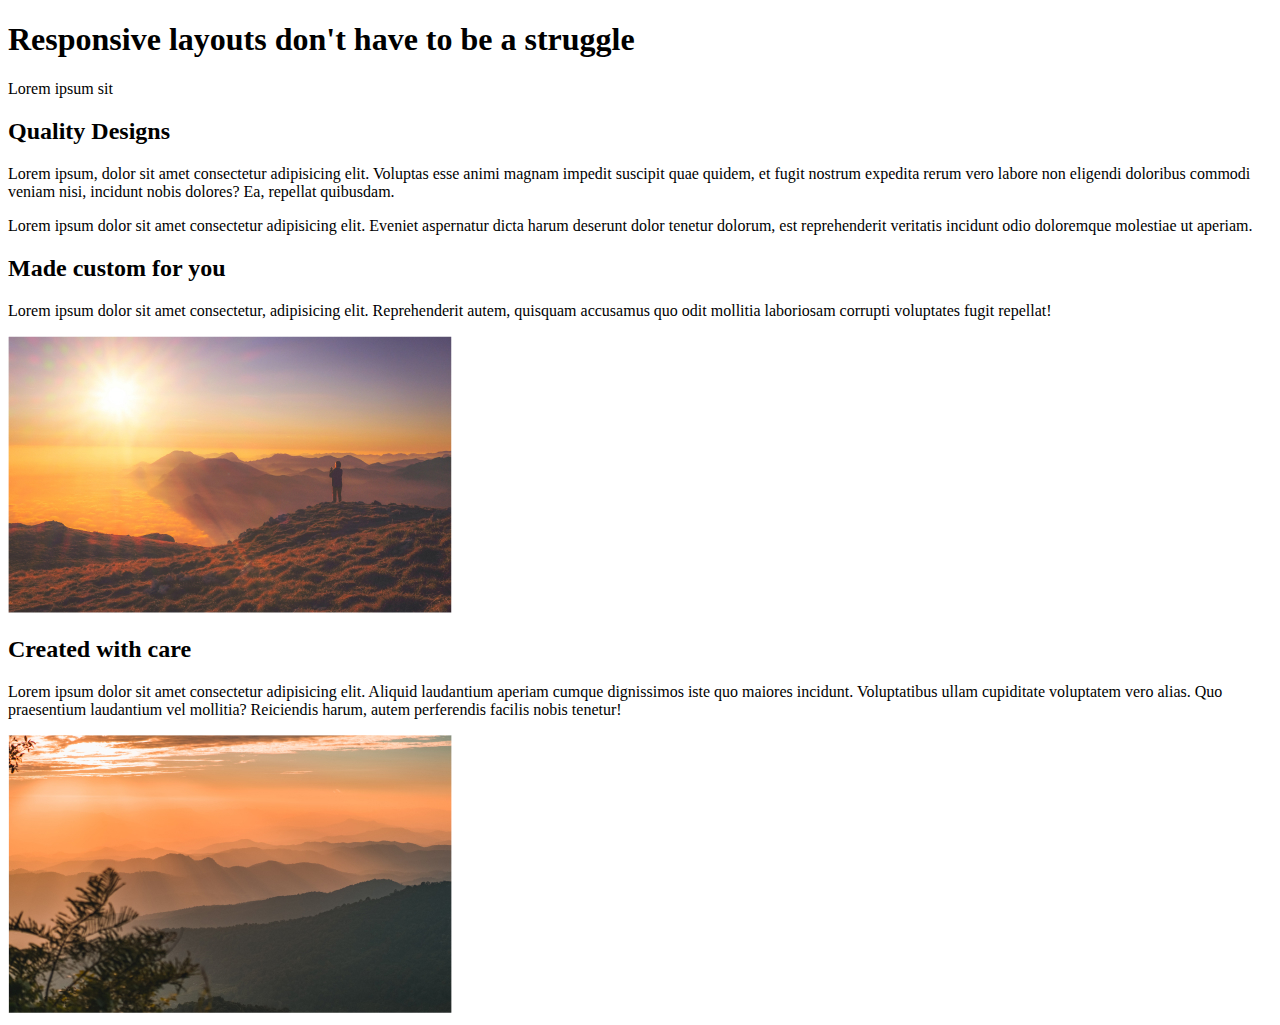
==== day12/index.html @ 03977ed7 "finish adding html content" ====
<!DOCTYPE html>
<html lang="en">
<head>
  <meta charset="UTF-8">
  <meta name="viewport" content="width=device-width, initial-scale=1.0">
  <title>Day 12</title>
  <link rel="stylesheet" href="style.css">
</head>
<body>
  <header>
    <h1>Responsive layouts don't have to be a struggle</h1>
    <p>Lorem ipsum sit</p>
  </header>
  <main>
    <section class="">
      <h2>Quality Designs</h2>
      <div>
        <p>Lorem ipsum, dolor sit amet consectetur adipisicing elit. Voluptas esse animi magnam impedit suscipit quae quidem, et fugit nostrum expedita rerum vero labore non eligendi doloribus commodi veniam nisi, incidunt nobis dolores? Ea, repellat quibusdam.</p>
        <p>Lorem ipsum dolor sit amet consectetur adipisicing elit. Eveniet aspernatur dicta harum deserunt dolor tenetur dolorum, est reprehenderit veritatis incidunt odio doloremque molestiae ut aperiam.</p>
      </div>
    </section>
    <section>
      <div>
        <h2>Made custom for you</h2>
        <p>Lorem ipsum dolor sit amet consectetur, adipisicing elit. Reprehenderit autem, quisquam accusamus quo odit mollitia laboriosam corrupti voluptates fugit repellat!</p>
      </div>
      <img src="img/image-01.jpg" alt="person standing on mountain, at sunset">
    </section>
    <section>
      <div>
        <h2>Created with care</h2>
        <p>Lorem ipsum dolor sit amet consectetur adipisicing elit. Aliquid laudantium aperiam cumque dignissimos iste quo maiores incidunt. Voluptatibus ullam cupiditate voluptatem vero alias. Quo praesentium laudantium vel mollitia? Reiciendis harum, autem perferendis facilis nobis tenetur!</p>
      </div>
      <img src="img/image-02.jpg" alt="person standing on mountain, at sunset">
    </section>
  </main>
</body>
</html>
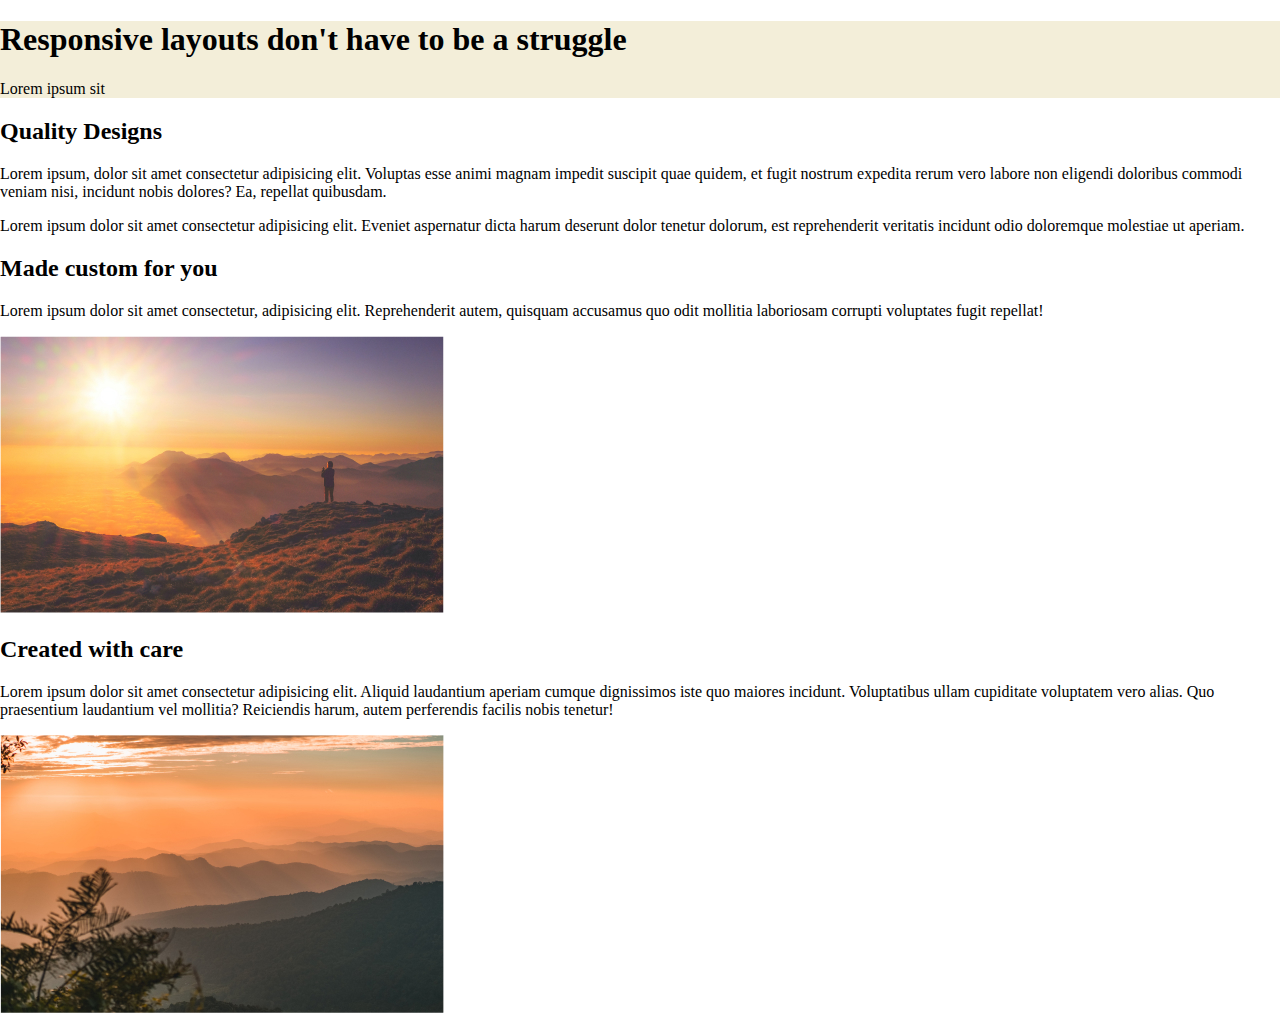
==== commit 474e2c31: "added classes for sections" ====
--- a/day12/index.html
+++ b/day12/index.html
@@ -7,31 +7,37 @@
   <link rel="stylesheet" href="style.css">
 </head>
 <body>
-  <header>
+  <header class="landing-header">
     <h1>Responsive layouts don't have to be a struggle</h1>
     <p>Lorem ipsum sit</p>
   </header>
   <main>
-    <section class="">
-      <h2>Quality Designs</h2>
-      <div>
-        <p>Lorem ipsum, dolor sit amet consectetur adipisicing elit. Voluptas esse animi magnam impedit suscipit quae quidem, et fugit nostrum expedita rerum vero labore non eligendi doloribus commodi veniam nisi, incidunt nobis dolores? Ea, repellat quibusdam.</p>
-        <p>Lorem ipsum dolor sit amet consectetur adipisicing elit. Eveniet aspernatur dicta harum deserunt dolor tenetur dolorum, est reprehenderit veritatis incidunt odio doloremque molestiae ut aperiam.</p>
+    <section class="main__designs">
+      <div class="container">
+        <h2>Quality Designs</h2>
+        <div>
+          <p>Lorem ipsum, dolor sit amet consectetur adipisicing elit. Voluptas esse animi magnam impedit suscipit quae quidem, et fugit nostrum expedita rerum vero labore non eligendi doloribus commodi veniam nisi, incidunt nobis dolores? Ea, repellat quibusdam.</p>
+          <p>Lorem ipsum dolor sit amet consectetur adipisicing elit. Eveniet aspernatur dicta harum deserunt dolor tenetur dolorum, est reprehenderit veritatis incidunt odio doloremque molestiae ut aperiam.</p>
+        </div>
       </div>
     </section>
-    <section>
-      <div>
-        <h2>Made custom for you</h2>
-        <p>Lorem ipsum dolor sit amet consectetur, adipisicing elit. Reprehenderit autem, quisquam accusamus quo odit mollitia laboriosam corrupti voluptates fugit repellat!</p>
+    <section class="main__customize">
+      <div class="container">
+        <div>
+          <h2>Made custom for you</h2>
+          <p>Lorem ipsum dolor sit amet consectetur, adipisicing elit. Reprehenderit autem, quisquam accusamus quo odit mollitia laboriosam corrupti voluptates fugit repellat!</p>
+        </div>
+        <img src="img/image-01.jpg" alt="person standing on mountain, at sunset">
       </div>
-      <img src="img/image-01.jpg" alt="person standing on mountain, at sunset">
     </section>
-    <section>
-      <div>
-        <h2>Created with care</h2>
-        <p>Lorem ipsum dolor sit amet consectetur adipisicing elit. Aliquid laudantium aperiam cumque dignissimos iste quo maiores incidunt. Voluptatibus ullam cupiditate voluptatem vero alias. Quo praesentium laudantium vel mollitia? Reiciendis harum, autem perferendis facilis nobis tenetur!</p>
+    <section class="main__care">
+      <div class="container">
+        <div>
+          <h2>Created with care</h2>
+          <p>Lorem ipsum dolor sit amet consectetur adipisicing elit. Aliquid laudantium aperiam cumque dignissimos iste quo maiores incidunt. Voluptatibus ullam cupiditate voluptatem vero alias. Quo praesentium laudantium vel mollitia? Reiciendis harum, autem perferendis facilis nobis tenetur!</p>
+        </div>
+        <img src="img/image-02.jpg" alt="person standing on mountain, at sunset">
       </div>
-      <img src="img/image-02.jpg" alt="person standing on mountain, at sunset">
     </section>
   </main>
 </body>
--- a/day12/style.css
+++ b/day12/style.css
@@ -0,0 +1,12 @@
+* *::before *::after {
+  box-sizing: border-box;
+}
+
+body {
+  margin: 0;
+  font-style: sans-serif;
+}
+
+.landing-header {
+  background-color: #F3EED9;
+}
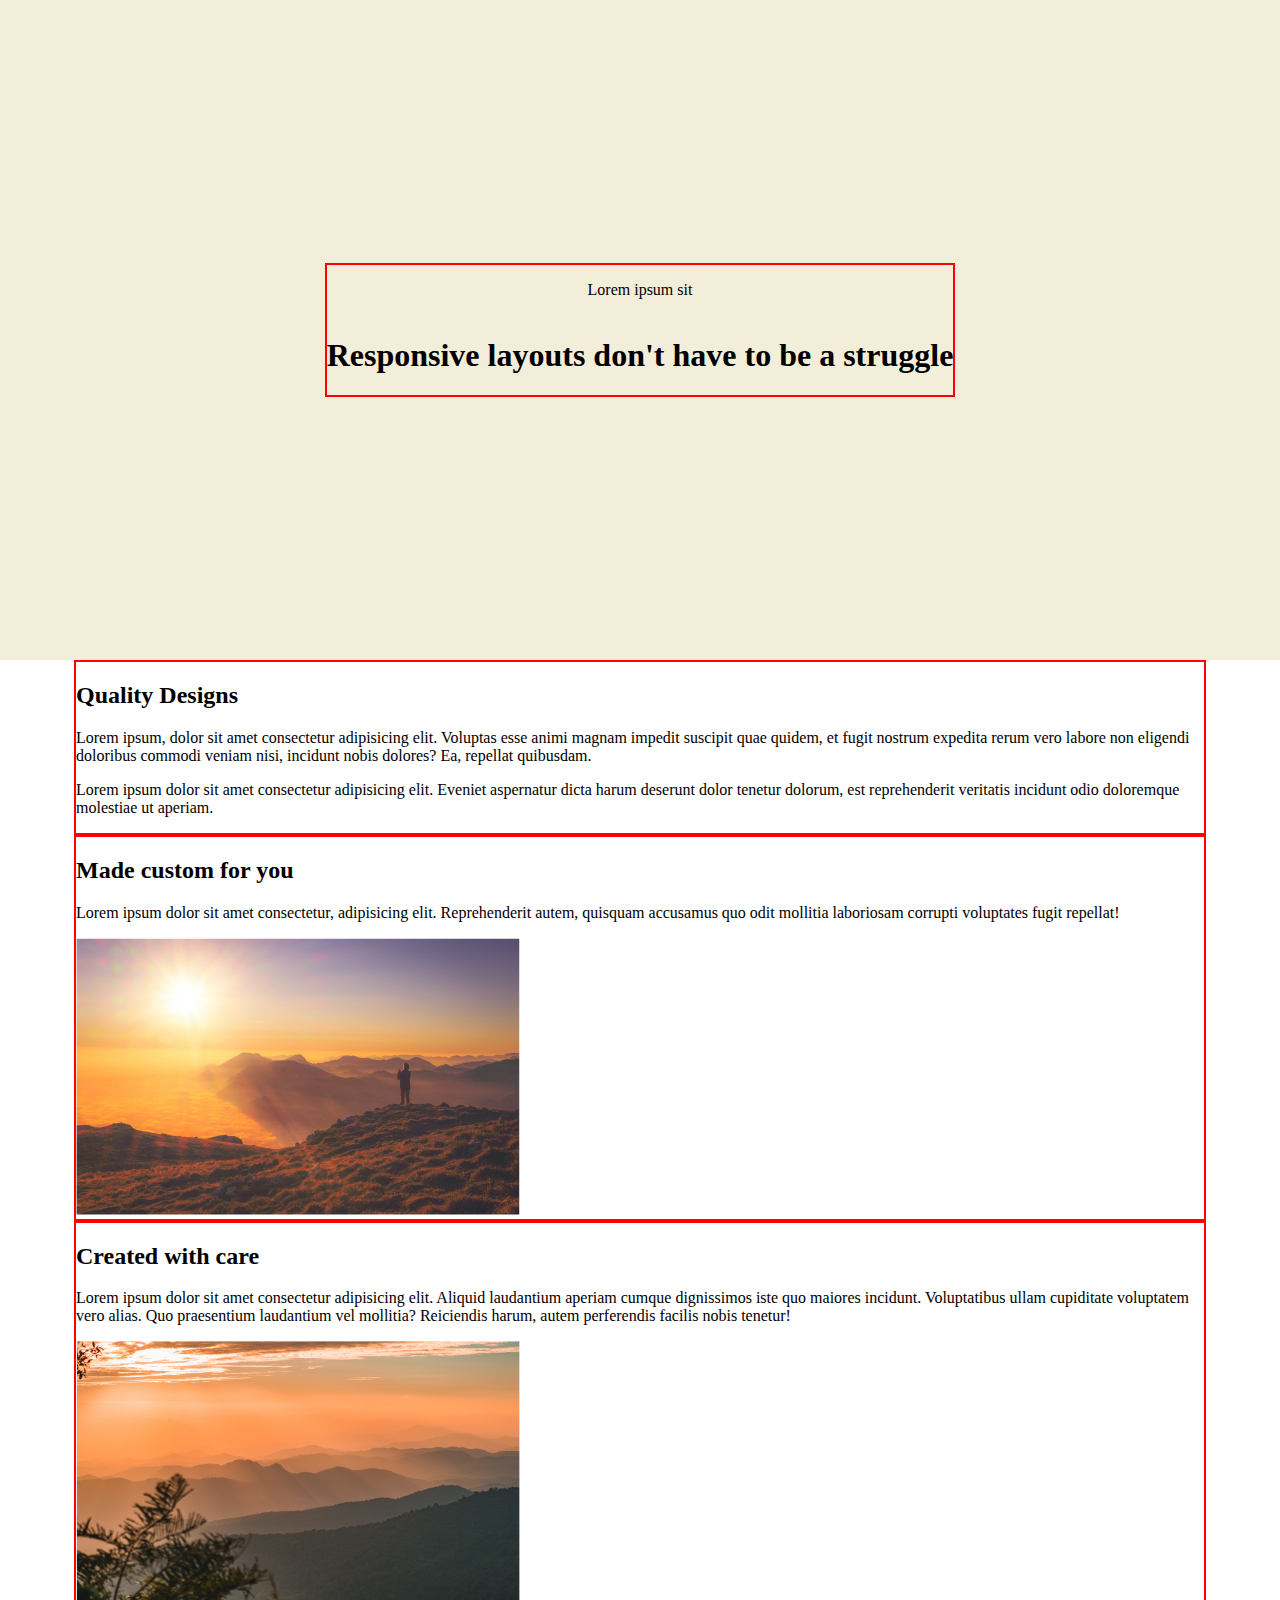
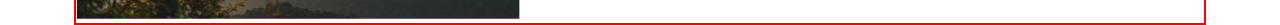
==== commit fcc5fe1b: "set up lay out for landing header" ====
--- a/day12/index.html
+++ b/day12/index.html
@@ -7,9 +7,11 @@
   <link rel="stylesheet" href="style.css">
 </head>
 <body>
-  <header class="landing-header">
-    <h1>Responsive layouts don't have to be a struggle</h1>
-    <p>Lorem ipsum sit</p>
+  <header class="landing-header center-align">
+    <div class="container col-reverse">
+      <h1>Responsive layouts don't have to be a struggle</h1>
+      <p>Lorem ipsum sit</p>
+    </div>
   </header>
   <main>
     <section class="main__designs">
--- a/day12/style.css
+++ b/day12/style.css
@@ -9,4 +9,23 @@
 
 .landing-header {
   background-color: #F3EED9;
+  min-height: 660px;
+  text-align: center;
 }
+
+.center-align {
+  display: flex;
+  align-items: center;
+}
+
+.col-reverse {
+  display: flex;
+  flex-direction: column-reverse;
+  align-items: center;
+}
+
+.container {
+  max-width: 1128px;
+  margin: 0 auto;
+  border: 2px solid red;
+}
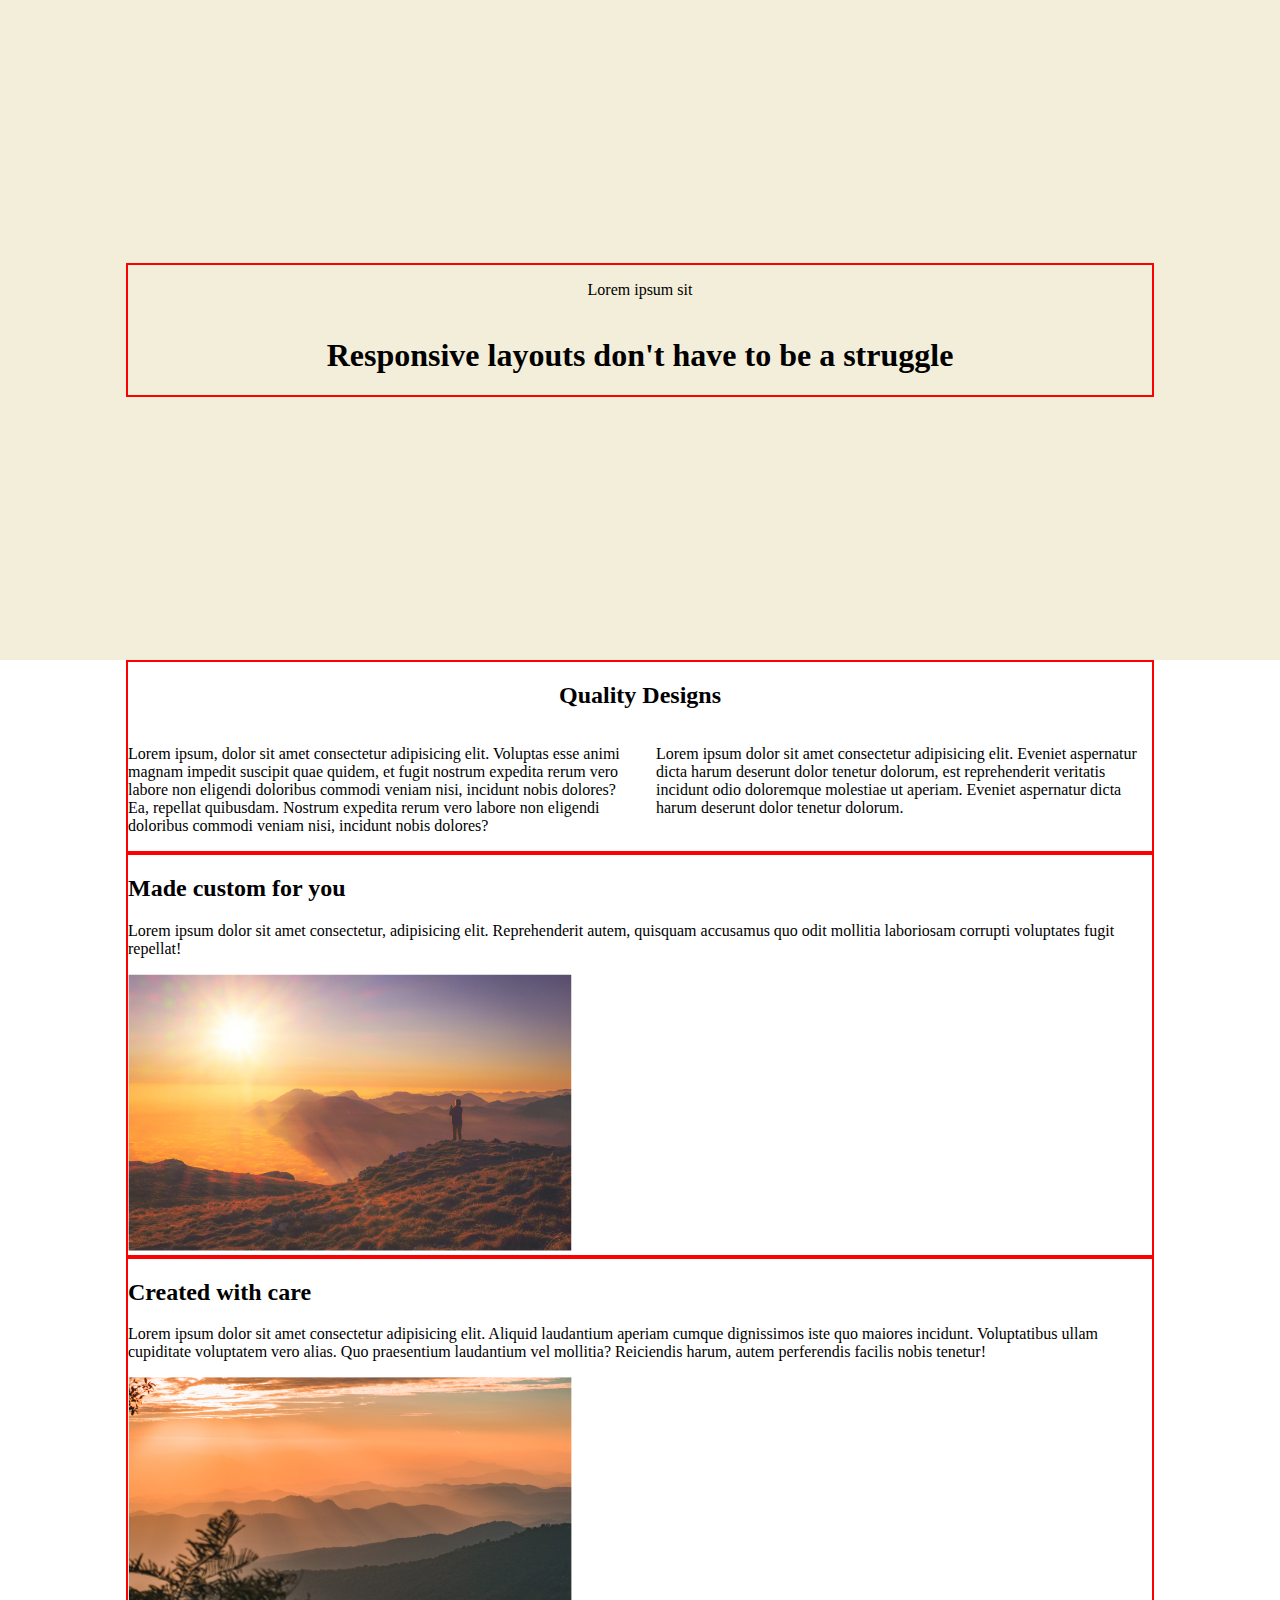
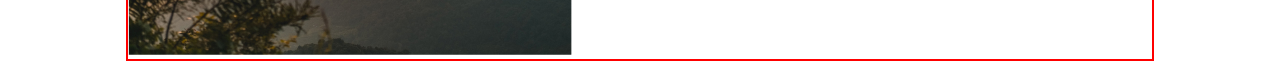
==== commit 8a6dd425: "set up lay out for main designs section" ====
--- a/day12/index.html
+++ b/day12/index.html
@@ -15,11 +15,11 @@
   </header>
   <main>
     <section class="main__designs">
-      <div class="container">
+      <div class="container col">
         <h2>Quality Designs</h2>
-        <div>
-          <p>Lorem ipsum, dolor sit amet consectetur adipisicing elit. Voluptas esse animi magnam impedit suscipit quae quidem, et fugit nostrum expedita rerum vero labore non eligendi doloribus commodi veniam nisi, incidunt nobis dolores? Ea, repellat quibusdam.</p>
-          <p>Lorem ipsum dolor sit amet consectetur adipisicing elit. Eveniet aspernatur dicta harum deserunt dolor tenetur dolorum, est reprehenderit veritatis incidunt odio doloremque molestiae ut aperiam.</p>
+        <div class="row">
+          <p>Lorem ipsum, dolor sit amet consectetur adipisicing elit. Voluptas esse animi magnam impedit suscipit quae quidem, et fugit nostrum expedita rerum vero labore non eligendi doloribus commodi veniam nisi, incidunt nobis dolores? Ea, repellat quibusdam. Nostrum expedita rerum vero labore non eligendi doloribus commodi veniam nisi, incidunt nobis dolores?</p>
+          <p>Lorem ipsum dolor sit amet consectetur adipisicing elit. Eveniet aspernatur dicta harum deserunt dolor tenetur dolorum, est reprehenderit veritatis incidunt odio doloremque molestiae ut aperiam. Eveniet aspernatur dicta harum deserunt dolor tenetur dolorum.</p>
         </div>
       </div>
     </section>
--- a/day12/style.css
+++ b/day12/style.css
@@ -24,8 +24,27 @@
   align-items: center;
 }
 
+.col {
+  display: flex;
+  flex-direction: column;
+  align-items: center;
+}
+
+.row {
+  display: flex;
+  gap: 2em;
+}
+
+.row > * {
+  flex: 1;
+}
+
 .container {
+  width: 80%;
   max-width: 1128px;
   margin: 0 auto;
   border: 2px solid red;
 }
+
+.main__designs {
+}
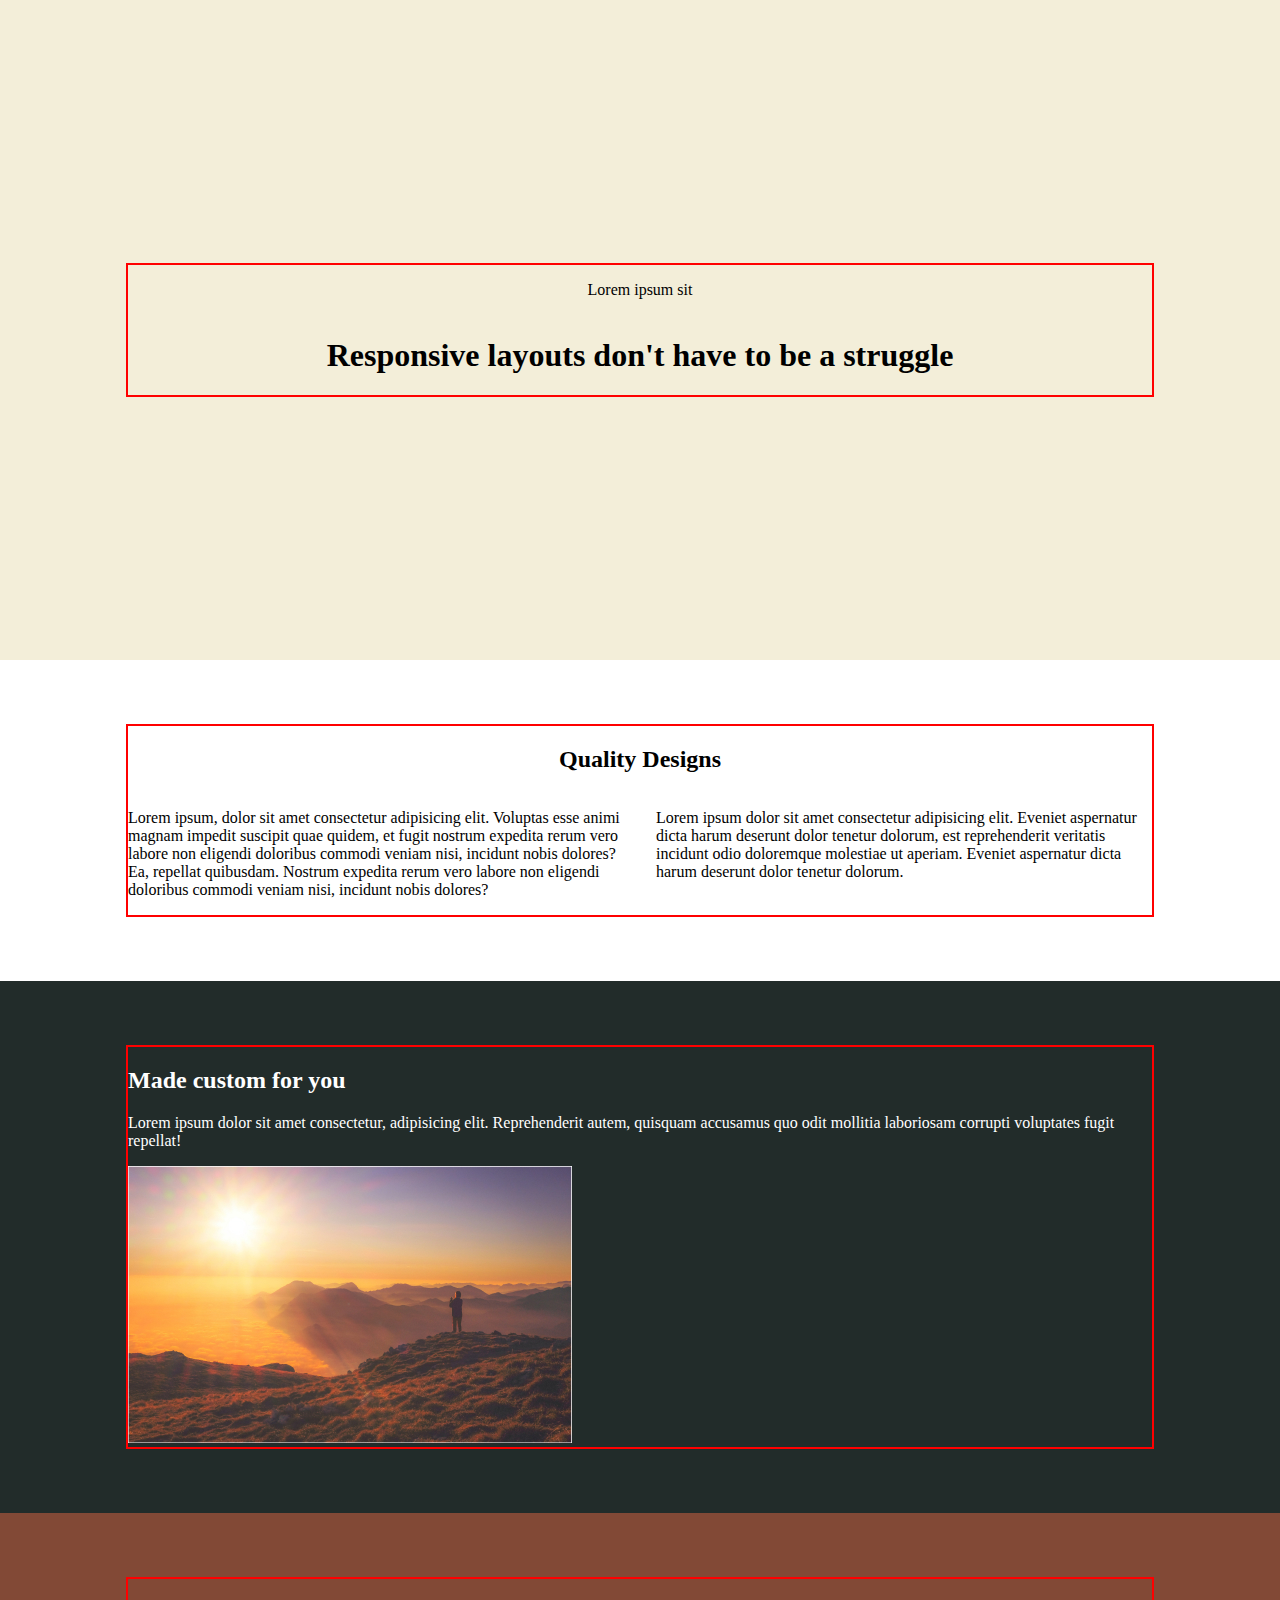
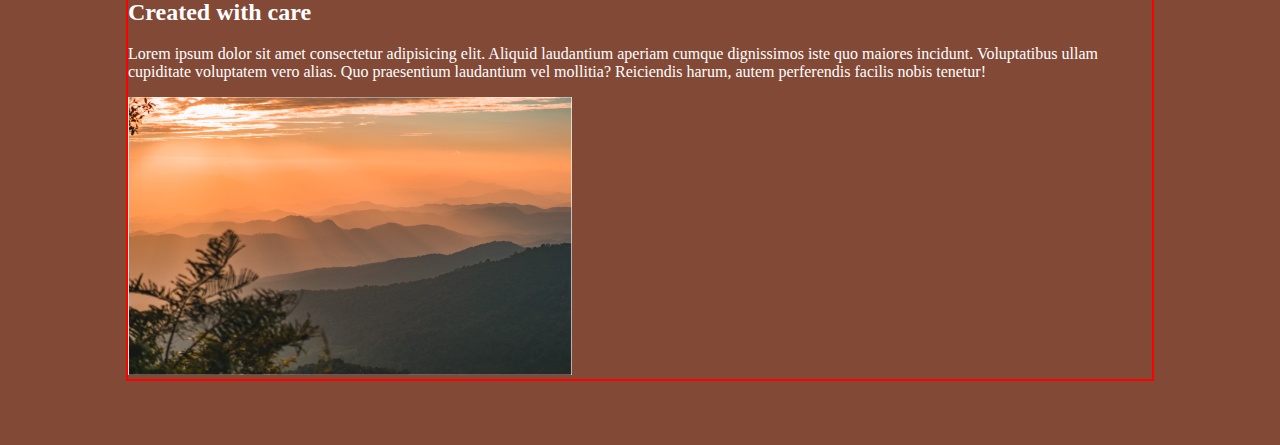
==== commit 5605e02d: "set up color variables, adjusted styling of remaining sections" ====
--- a/day12/index.html
+++ b/day12/index.html
@@ -14,7 +14,7 @@
     </div>
   </header>
   <main>
-    <section class="main__designs">
+    <section class="main__designs padding-tb">
       <div class="container col">
         <h2>Quality Designs</h2>
         <div class="row">
@@ -23,7 +23,7 @@
         </div>
       </div>
     </section>
-    <section class="main__customize">
+    <section class="main__customize padding-tb">
       <div class="container">
         <div>
           <h2>Made custom for you</h2>
@@ -32,7 +32,7 @@
         <img src="img/image-01.jpg" alt="person standing on mountain, at sunset">
       </div>
     </section>
-    <section class="main__care">
+    <section class="main__care padding-tb">
       <div class="container">
         <div>
           <h2>Created with care</h2>
--- a/day12/style.css
+++ b/day12/style.css
@@ -1,3 +1,9 @@
+:root {
+  --primary: #F3EED9;
+  --secondary: #824936;
+  --tertiary: #222C2A;  
+}
+
 * *::before *::after {
   box-sizing: border-box;
 }
@@ -8,7 +14,7 @@
 }
 
 .landing-header {
-  background-color: #F3EED9;
+  background-color: var(--primary);
   min-height: 660px;
   text-align: center;
 }
@@ -39,6 +45,10 @@
   flex: 1;
 }
 
+.padding-tb {
+  padding: 4rem 0;
+}
+
 .container {
   width: 80%;
   max-width: 1128px;
@@ -48,3 +58,13 @@
 
 .main__designs {
 }
+
+.main__customize {
+  background-color: var(--tertiary);
+  color: white;
+}
+
+.main__care {
+  background-color: var(--secondary);
+  color: white;
+}
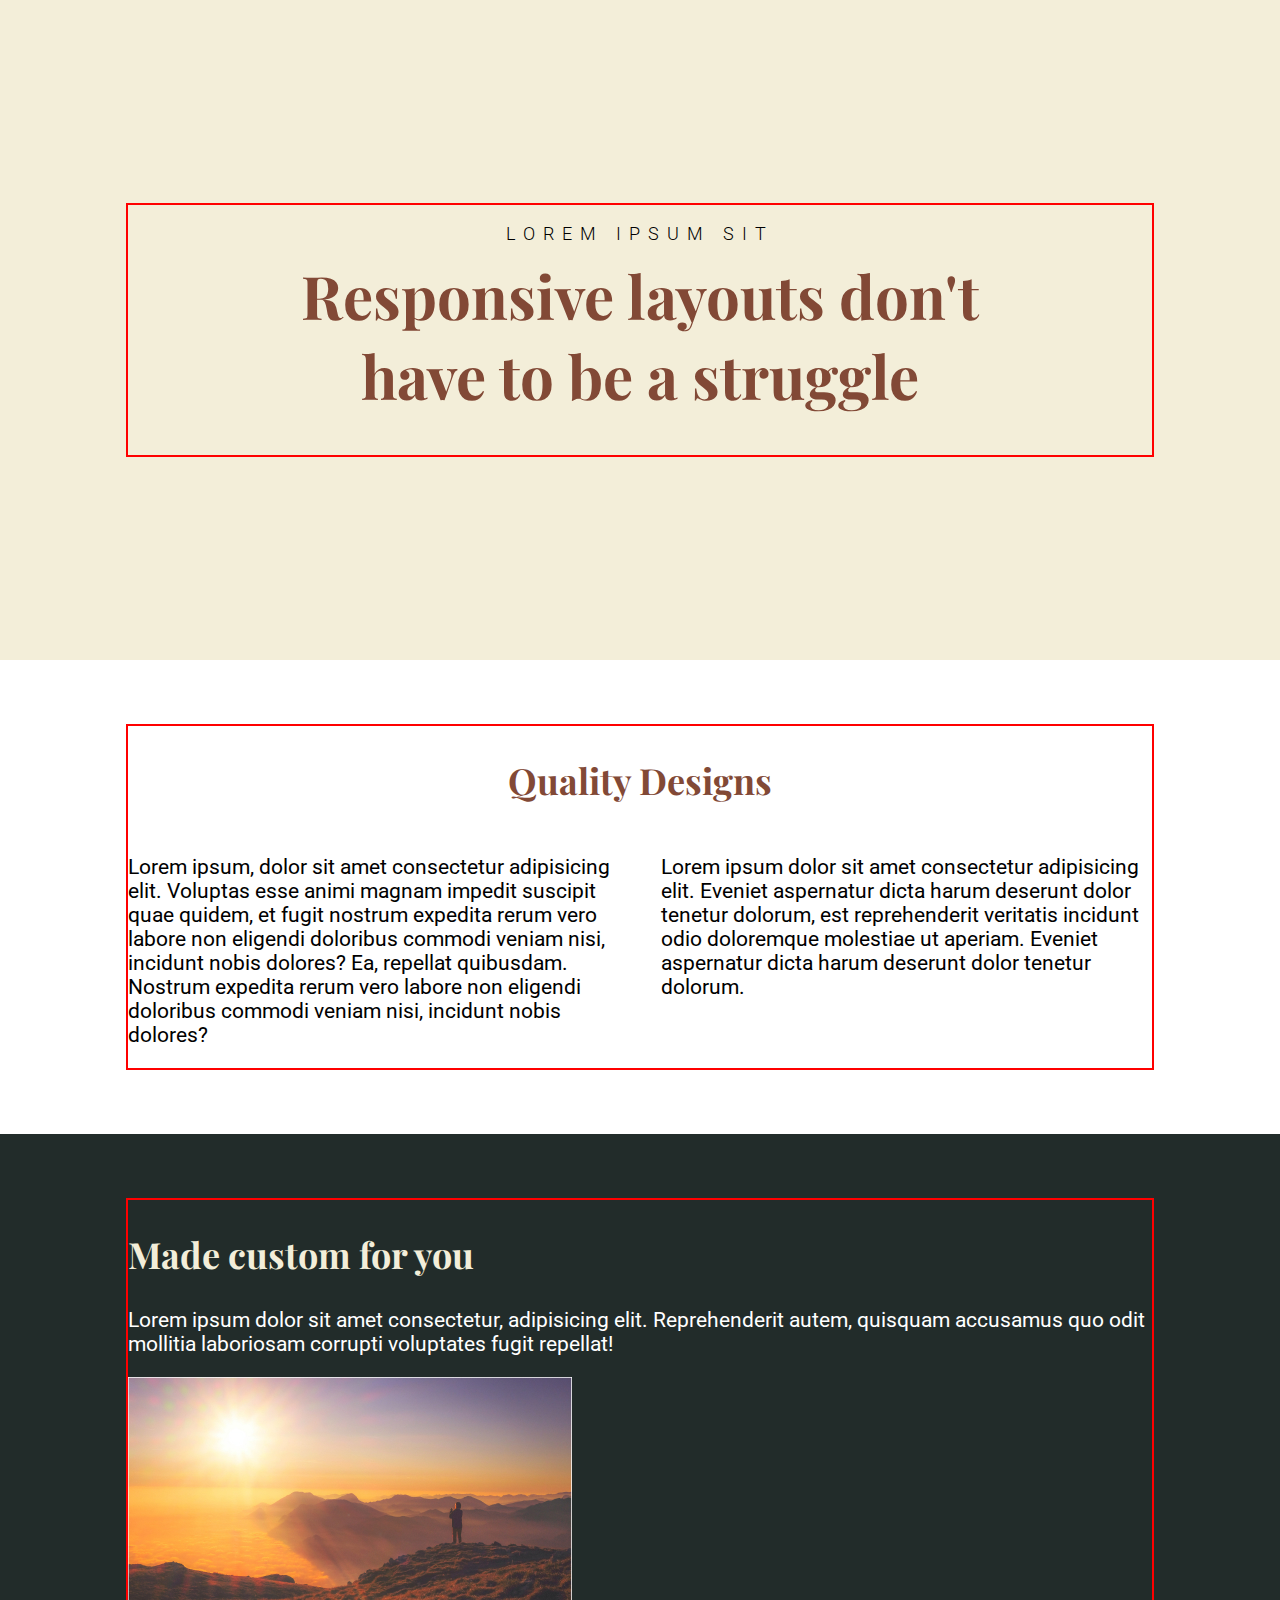
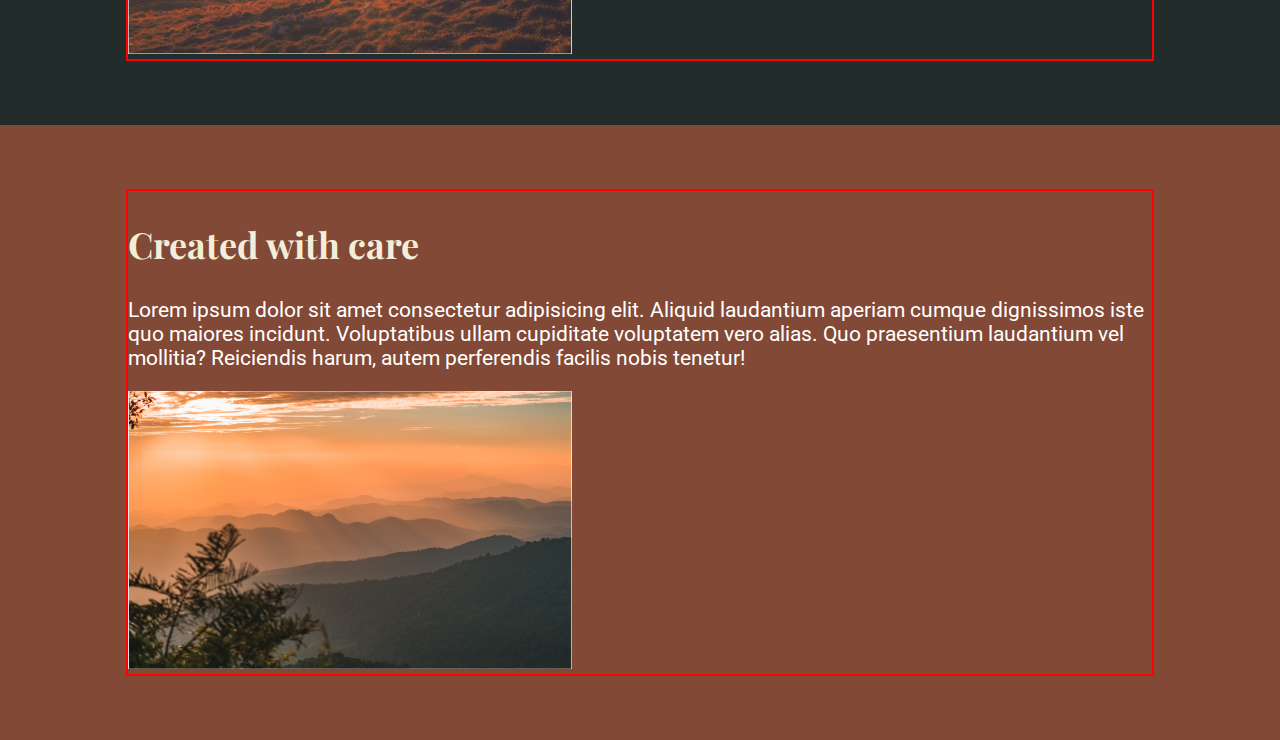
==== commit 850f0f62: "tweaked font-sizes & colors, multiple classes for styling" ====
--- a/day12/index.html
+++ b/day12/index.html
@@ -5,18 +5,21 @@
   <meta name="viewport" content="width=device-width, initial-scale=1.0">
   <title>Day 12</title>
   <link rel="stylesheet" href="style.css">
+  <link rel="preconnect" href="https://fonts.googleapis.com">
+  <link rel="preconnect" href="https://fonts.gstatic.com" crossorigin>
+  <link href="https://fonts.googleapis.com/css2?family=Playfair+Display:wght@900&family=Roboto:wght@300;400&display=swap" rel="stylesheet">
 </head>
 <body>
   <header class="landing-header center-align">
     <div class="container col-reverse">
-      <h1>Responsive layouts don't have to be a struggle</h1>
-      <p>Lorem ipsum sit</p>
+      <h1 id="scrunch" class="lrg-seco-text">Responsive layouts don't have to be a struggle</h1>
+      <p class="sml-light-text">Lorem ipsum sit</p>
     </div>
   </header>
   <main>
     <section class="main__designs padding-tb">
       <div class="container col">
-        <h2>Quality Designs</h2>
+        <h2 class="med-seco-text">Quality Designs</h2>
         <div class="row">
           <p>Lorem ipsum, dolor sit amet consectetur adipisicing elit. Voluptas esse animi magnam impedit suscipit quae quidem, et fugit nostrum expedita rerum vero labore non eligendi doloribus commodi veniam nisi, incidunt nobis dolores? Ea, repellat quibusdam. Nostrum expedita rerum vero labore non eligendi doloribus commodi veniam nisi, incidunt nobis dolores?</p>
           <p>Lorem ipsum dolor sit amet consectetur adipisicing elit. Eveniet aspernatur dicta harum deserunt dolor tenetur dolorum, est reprehenderit veritatis incidunt odio doloremque molestiae ut aperiam. Eveniet aspernatur dicta harum deserunt dolor tenetur dolorum.</p>
@@ -26,7 +29,7 @@
     <section class="main__customize padding-tb">
       <div class="container">
         <div>
-          <h2>Made custom for you</h2>
+          <h2 class="med-prim-text">Made custom for you</h2>
           <p>Lorem ipsum dolor sit amet consectetur, adipisicing elit. Reprehenderit autem, quisquam accusamus quo odit mollitia laboriosam corrupti voluptates fugit repellat!</p>
         </div>
         <img src="img/image-01.jpg" alt="person standing on mountain, at sunset">
@@ -35,7 +38,7 @@
     <section class="main__care padding-tb">
       <div class="container">
         <div>
-          <h2>Created with care</h2>
+          <h2 class="med-prim-text">Created with care</h2>
           <p>Lorem ipsum dolor sit amet consectetur adipisicing elit. Aliquid laudantium aperiam cumque dignissimos iste quo maiores incidunt. Voluptatibus ullam cupiditate voluptatem vero alias. Quo praesentium laudantium vel mollitia? Reiciendis harum, autem perferendis facilis nobis tenetur!</p>
         </div>
         <img src="img/image-02.jpg" alt="person standing on mountain, at sunset">
--- a/day12/style.css
+++ b/day12/style.css
@@ -10,7 +10,8 @@
 
 body {
   margin: 0;
-  font-style: sans-serif;
+  font-family: 'Roboto', sans-serif;
+  font-size: 21px;
 }
 
 .landing-header {
@@ -56,6 +57,36 @@
   border: 2px solid red;
 }
 
+#scrunch {
+  max-width: 700px;
+}
+
+.lrg-seco-text {
+  font-family: 'Playfair Display', serif;
+  font-size: 60px;
+  color: var(--secondary);
+}
+
+.med-seco-text {
+  font-family: 'Playfair Display', serif;
+  font-size: 36px;
+  color: var(--secondary);
+}
+
+.med-prim-text {
+  font-family: 'Playfair Display', serif;
+  font-size: 36px;
+  color: var(--primary);
+}
+
+.sml-light-text {
+  font-size: 18px;
+  margin-bottom: -30px;
+  text-transform: uppercase;
+  letter-spacing: 8px;
+  font-weight: 300;
+}
+
 .main__designs {
 }
 
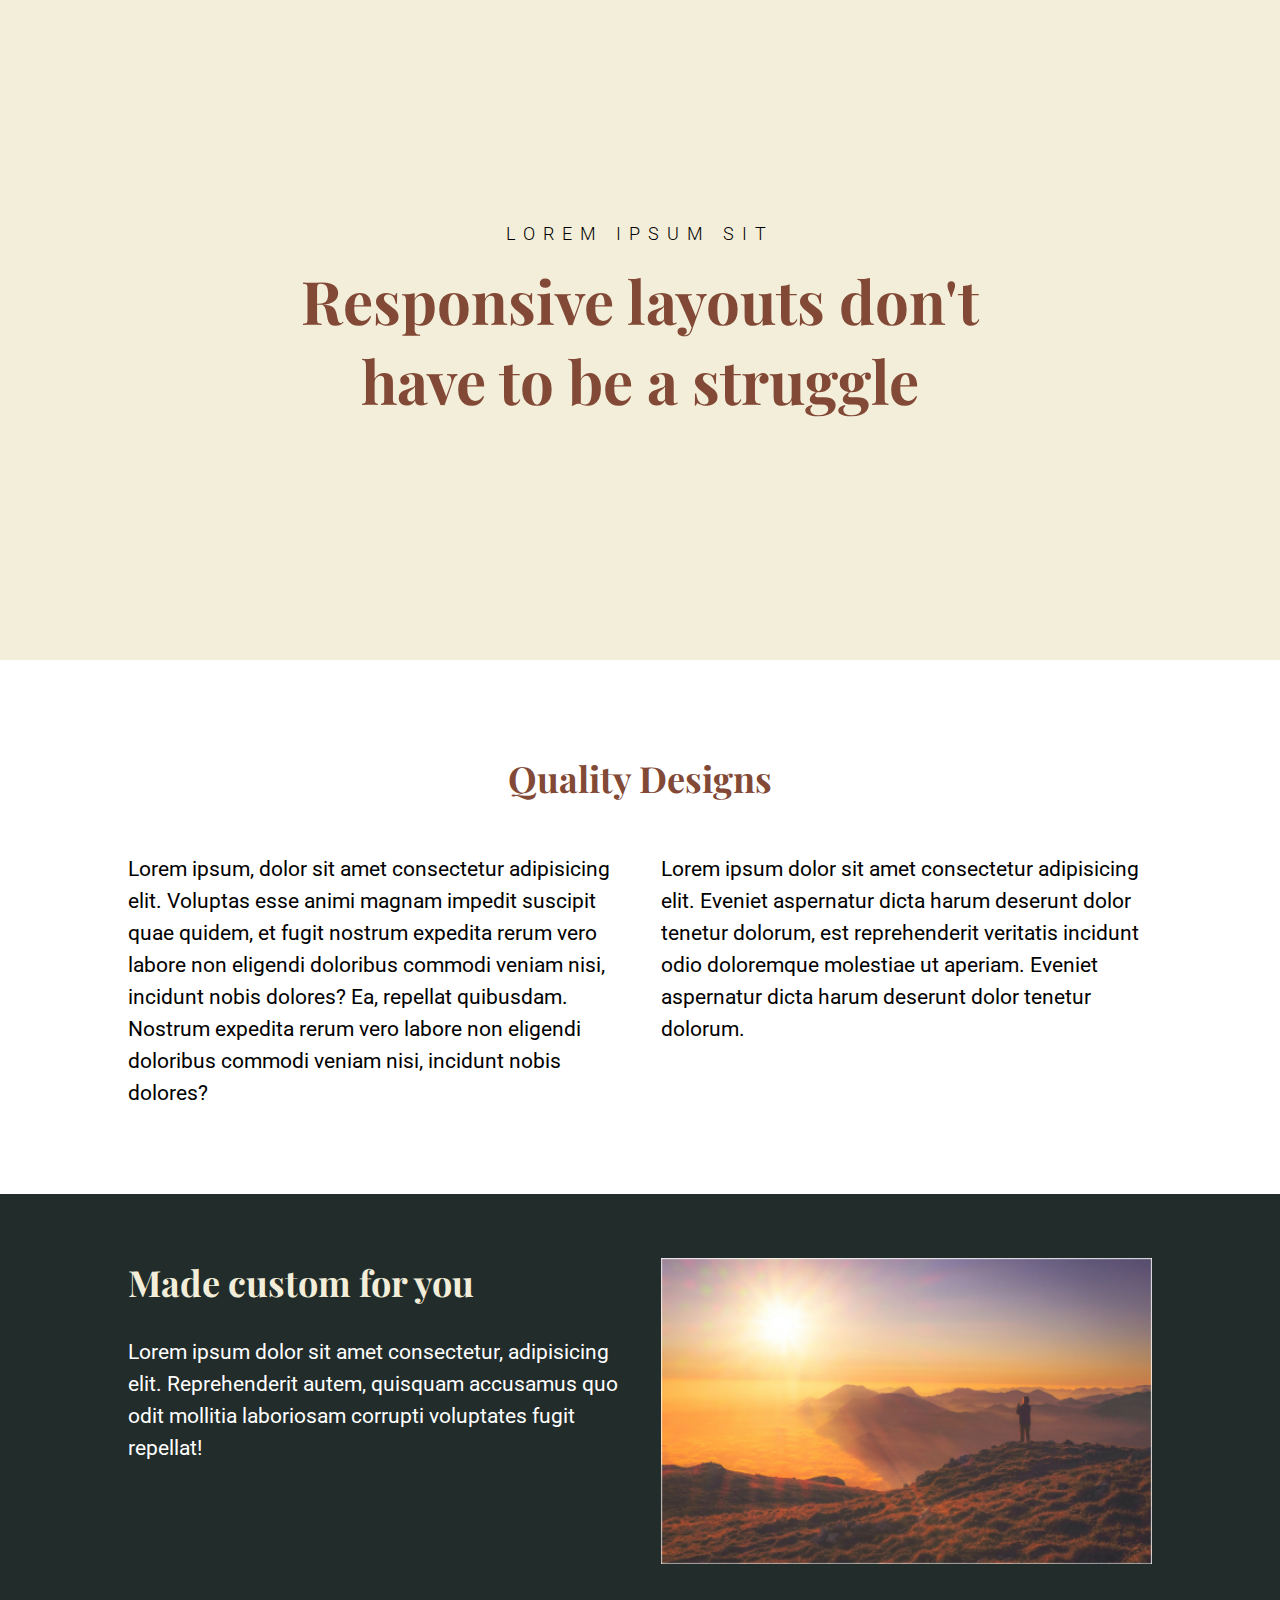
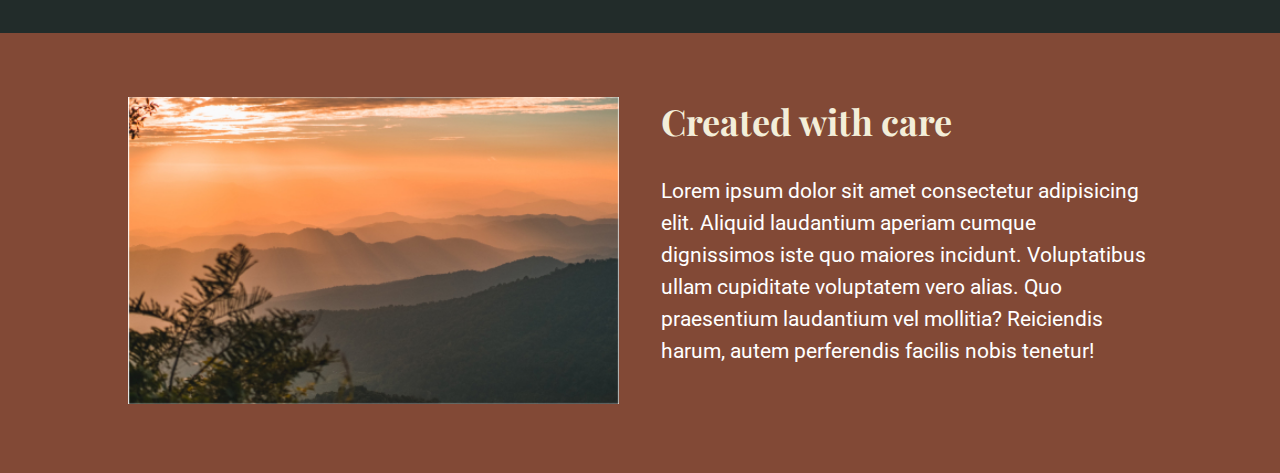
==== commit 986c0670: "finish responsive setup of images" ====
--- a/day12/index.html
+++ b/day12/index.html
@@ -27,21 +27,25 @@
       </div>
     </section>
     <section class="main__customize padding-tb">
-      <div class="container">
+      <div class="container row">
         <div>
           <h2 class="med-prim-text">Made custom for you</h2>
           <p>Lorem ipsum dolor sit amet consectetur, adipisicing elit. Reprehenderit autem, quisquam accusamus quo odit mollitia laboriosam corrupti voluptates fugit repellat!</p>
         </div>
-        <img src="img/image-01.jpg" alt="person standing on mountain, at sunset">
+        <div class="img-div">
+          <img src="img/image-01.jpg" alt="person standing on mountain, at sunset">
+        </div>
       </div>
     </section>
     <section class="main__care padding-tb">
-      <div class="container">
+      <div class="container row-reverse">
         <div>
           <h2 class="med-prim-text">Created with care</h2>
           <p>Lorem ipsum dolor sit amet consectetur adipisicing elit. Aliquid laudantium aperiam cumque dignissimos iste quo maiores incidunt. Voluptatibus ullam cupiditate voluptatem vero alias. Quo praesentium laudantium vel mollitia? Reiciendis harum, autem perferendis facilis nobis tenetur!</p>
         </div>
-        <img src="img/image-02.jpg" alt="person standing on mountain, at sunset">
+        <div class="img-div">
+          <img src="img/image-02.jpg" alt="person standing on mountain, at sunset">
+        </div>
       </div>
     </section>
   </main>
--- a/day12/style.css
+++ b/day12/style.css
@@ -12,6 +12,14 @@
   margin: 0;
   font-family: 'Roboto', sans-serif;
   font-size: 21px;
+}
+
+img {
+  width: 100%;
+}
+
+p {
+  line-height: 2rem;
 }
 
 .landing-header {
@@ -46,6 +54,16 @@
   flex: 1;
 }
 
+.row-reverse {
+  display: flex;
+  flex-direction: row-reverse;
+  gap: 2em;
+}
+
+.row-reverse > * {
+  flex: 1;
+}
+
 .padding-tb {
   padding: 4rem 0;
 }
@@ -54,7 +72,10 @@
   width: 80%;
   max-width: 1128px;
   margin: 0 auto;
-  border: 2px solid red;
+}
+
+.img-div {
+  align-self: flex-start;
 }
 
 #scrunch {
@@ -77,6 +98,7 @@
   font-family: 'Playfair Display', serif;
   font-size: 36px;
   color: var(--primary);
+  margin-top: 0;
 }
 
 .sml-light-text {
